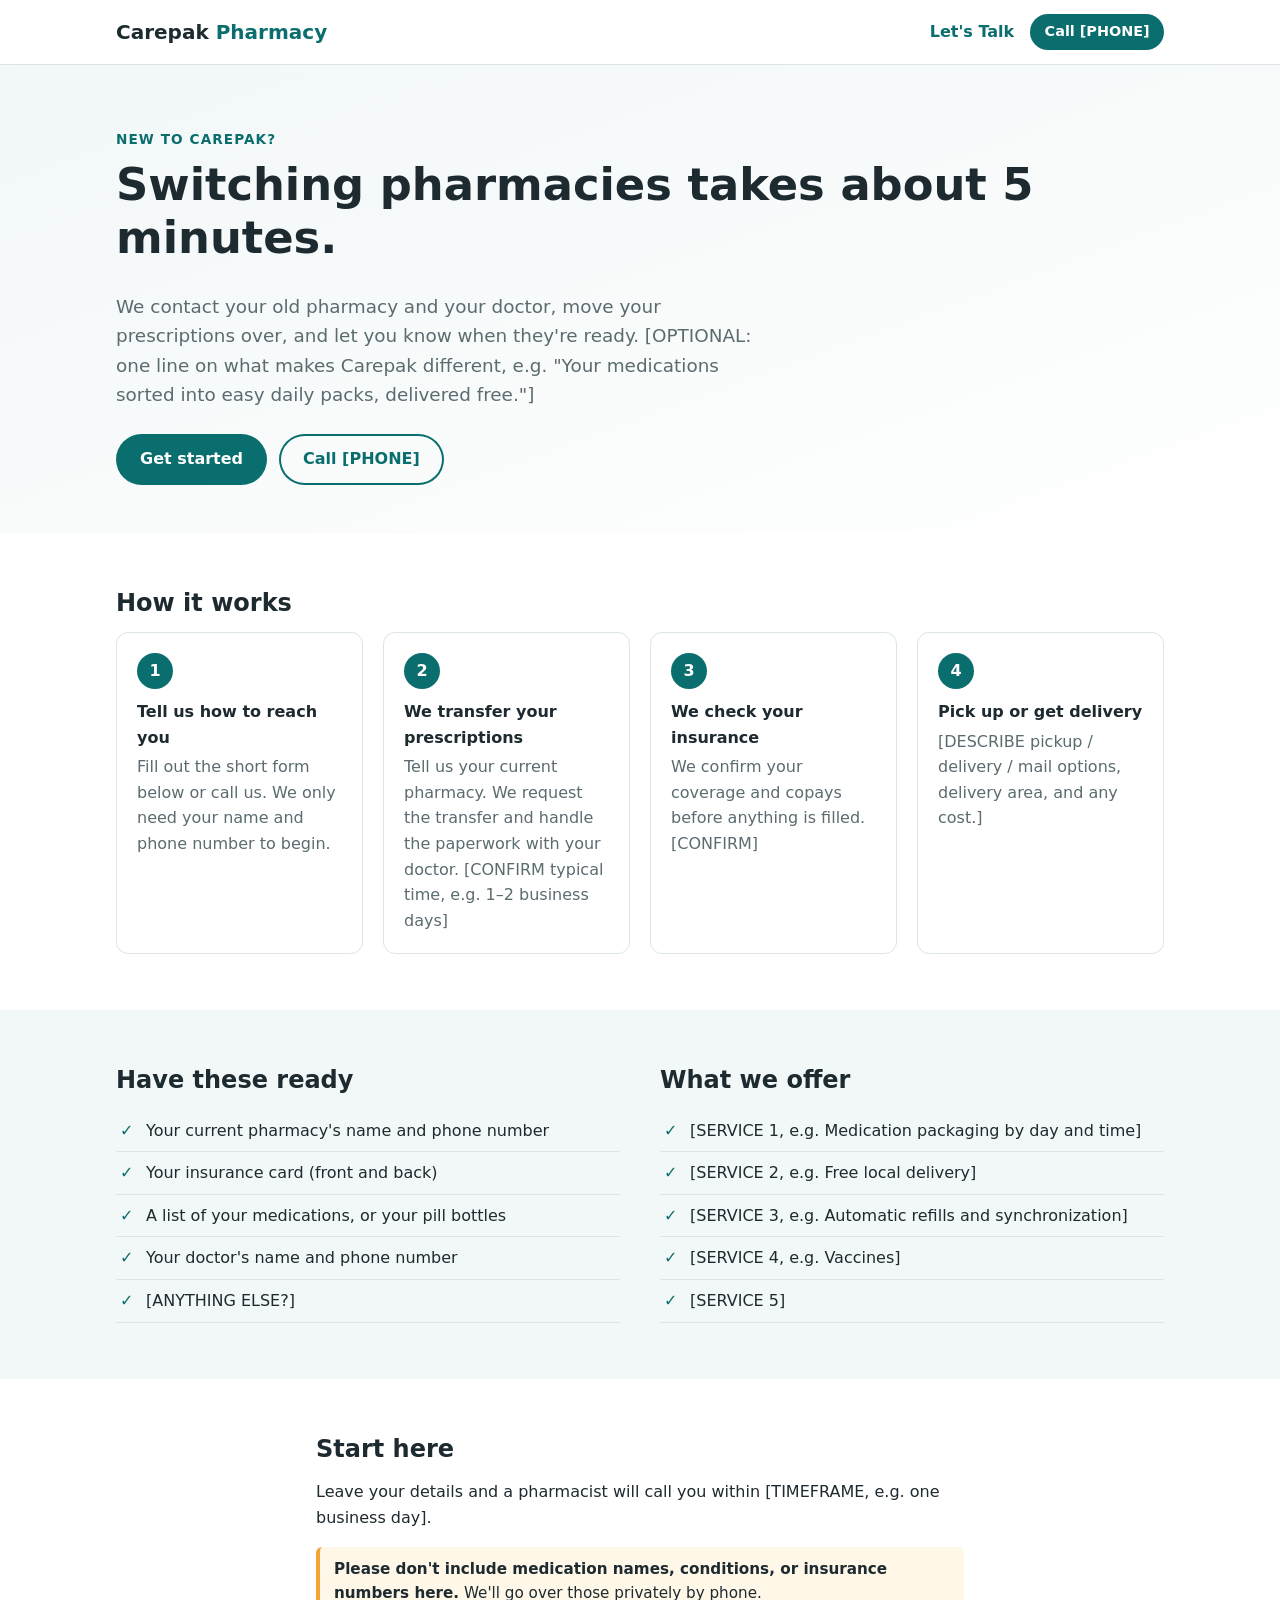
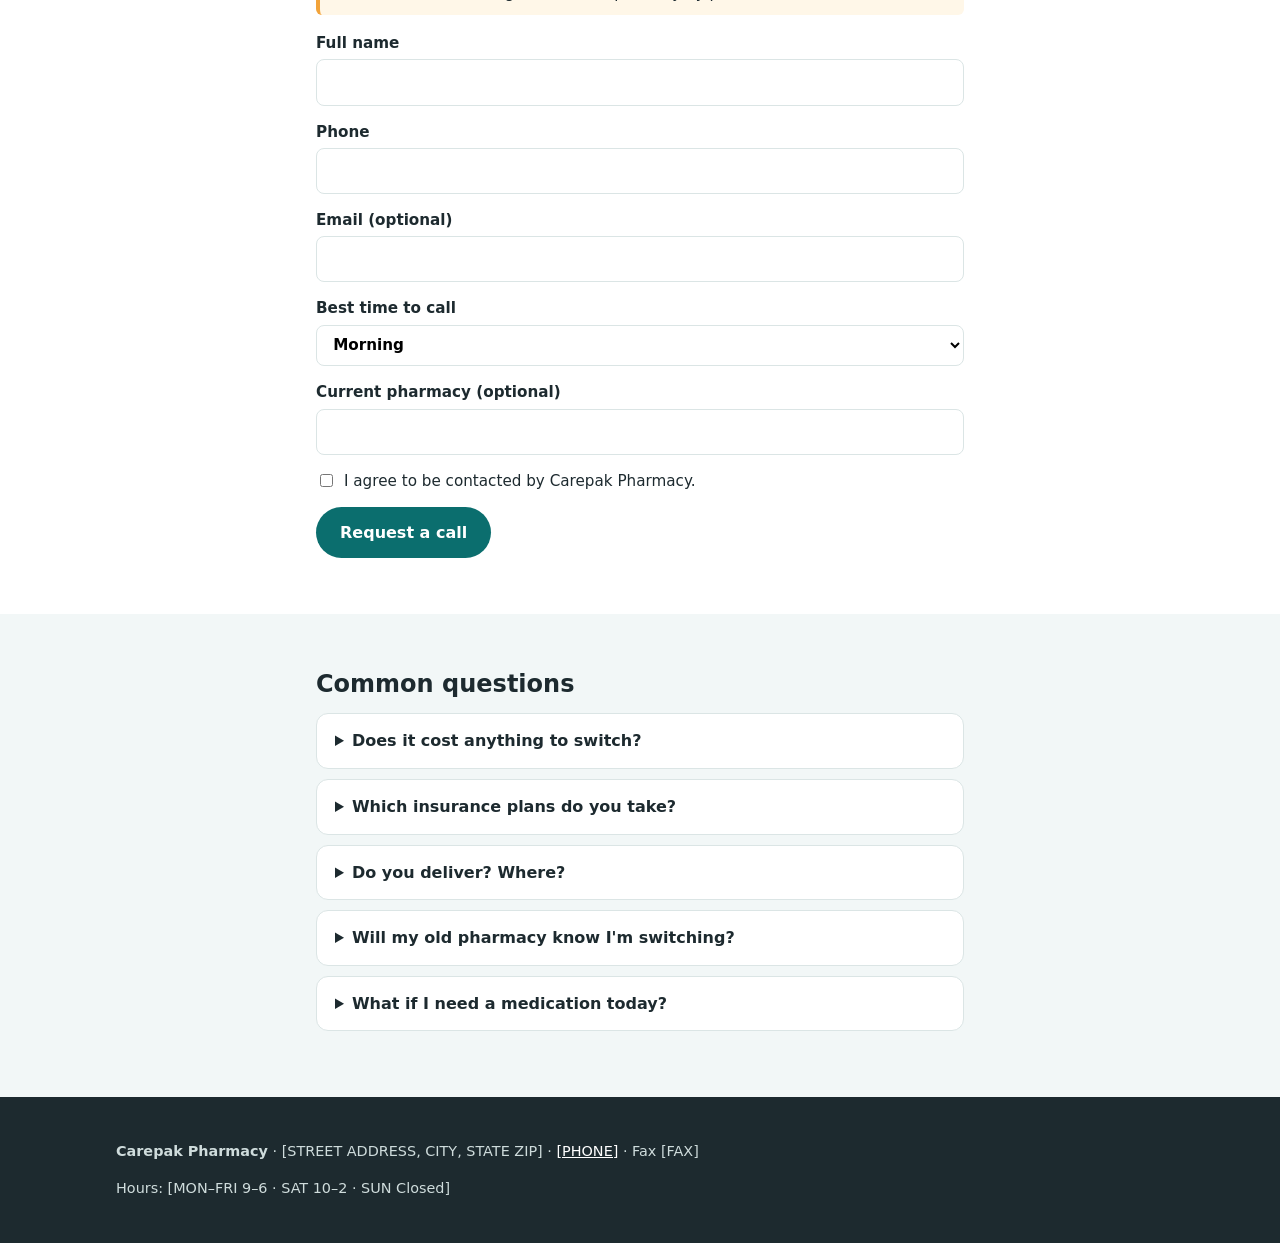
==== index.html @ 414c1627 "Add Carepak /onboarding and /letstalk pages for GitHub Pages Co-Authored-By: Claude Opus 5.5 <norepl" ====
<!DOCTYPE html><html lang="en"><head><meta charset="UTF-8"><meta name="robots" content="noindex,nofollow"><meta http-equiv="refresh" content="0; url=onboarding/"><title>Carepak Pharmacy</title></head><body><a href="onboarding/">Continue to Carepak Pharmacy</a></body></html>
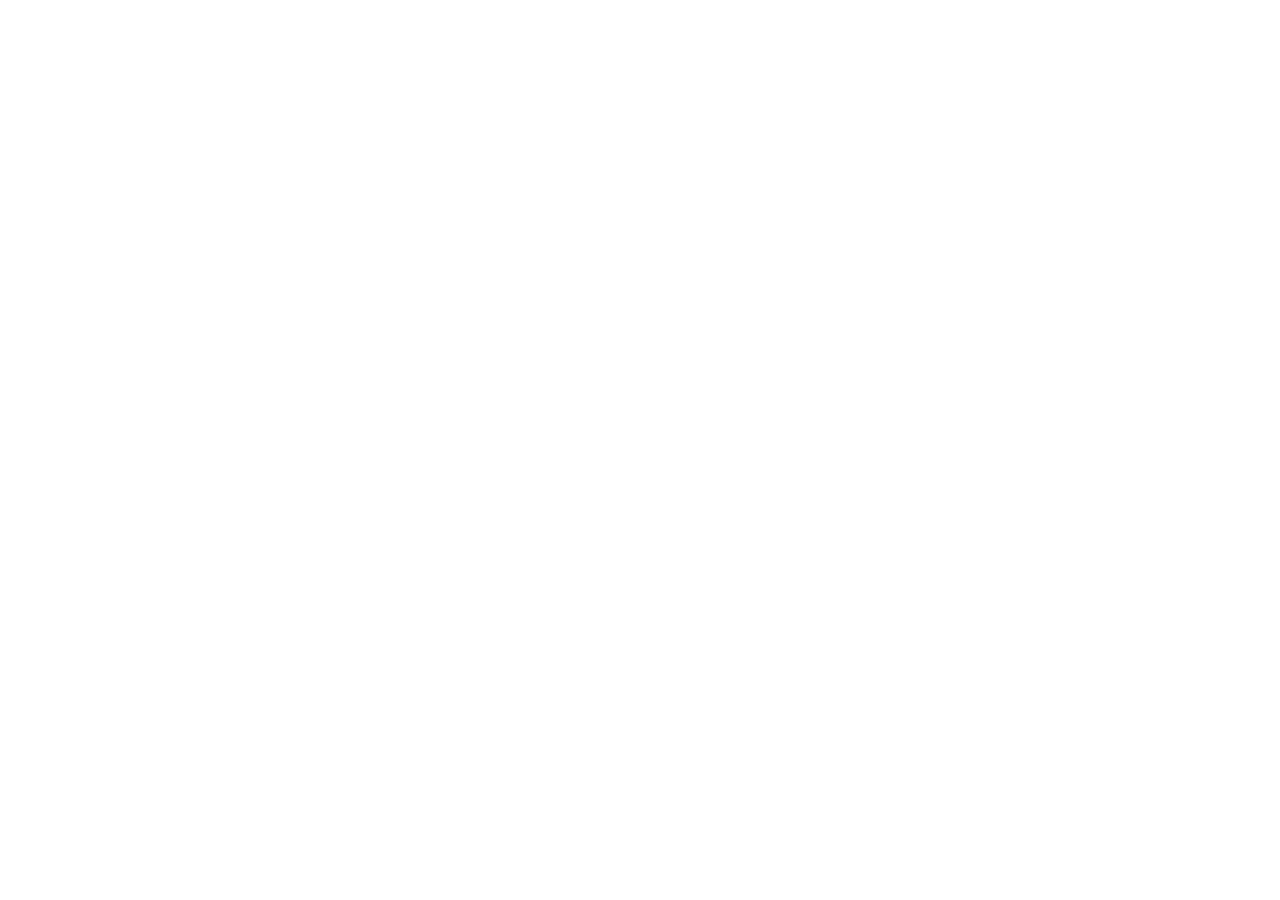
==== commit 32926052: "Send start.carepakpharmacy.com (and unknown paths) to www.carepakpharmacy.com Co-Authored-By: Claude" ====
--- a/index.html
+++ b/index.html
@@ -1 +1 @@
-<!DOCTYPE html><html lang="en"><head><meta charset="UTF-8"><meta name="robots" content="noindex,nofollow"><meta http-equiv="refresh" content="0; url=onboarding/"><title>Carepak Pharmacy</title></head><body><a href="onboarding/">Continue to Carepak Pharmacy</a></body></html>
+<!DOCTYPE html><html lang="en"><head><meta charset="UTF-8"><meta name="robots" content="noindex,nofollow"><meta http-equiv="refresh" content="0; url=https://www.carepakpharmacy.com/"><link rel="canonical" href="https://www.carepakpharmacy.com/"><title>Carepak Pharmacy</title><script>location.replace('https://www.carepakpharmacy.com/');</script></head><body><a href="https://www.carepakpharmacy.com/">Continue to Carepak Pharmacy</a></body></html>
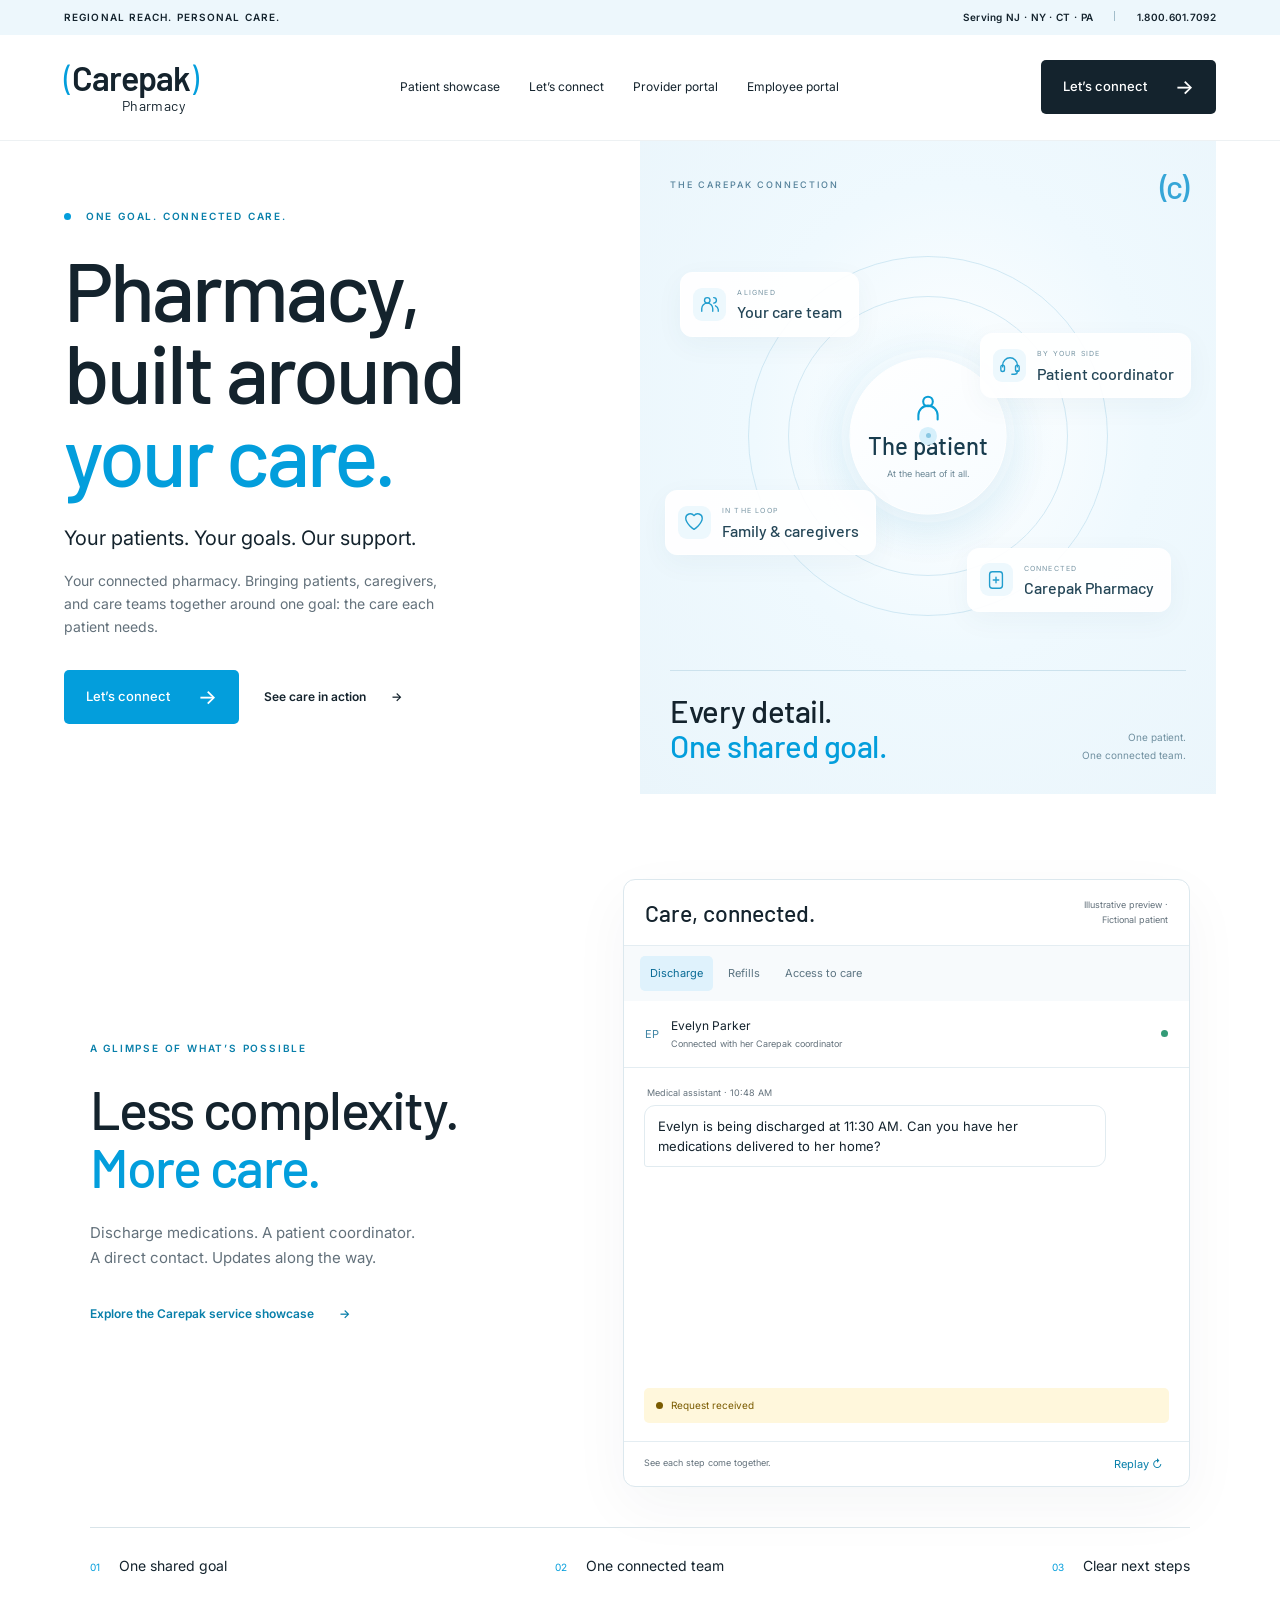
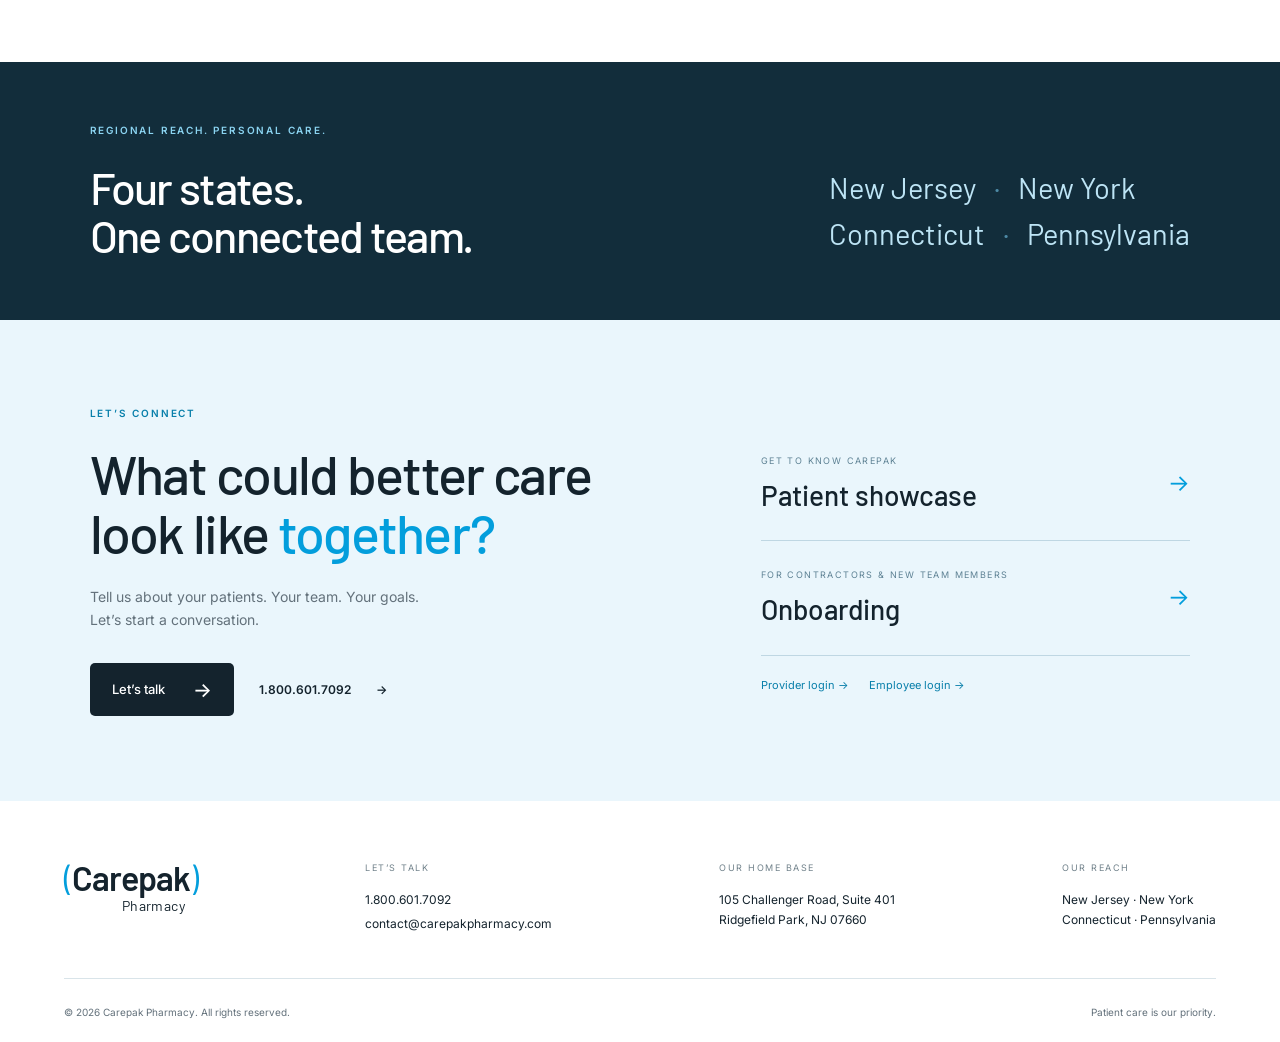
==== commit 392ddc12: "Serve the new carepakpharmacy.com site at start.carepakpharmacy.com (working HTTPS) while the main d" ====
--- a/index.html
+++ b/index.html
@@ -1 +1,9 @@
-<!DOCTYPE html><html lang="en"><head><meta charset="UTF-8"><meta name="robots" content="noindex,nofollow"><meta http-equiv="refresh" content="0; url=https://www.carepakpharmacy.com/"><link rel="canonical" href="https://www.carepakpharmacy.com/"><title>Carepak Pharmacy</title><script>location.replace('https://www.carepakpharmacy.com/');</script></head><body><a href="https://www.carepakpharmacy.com/">Continue to Carepak Pharmacy</a></body></html>
+<!doctype html><html lang="en"><head><meta charset="utf-8"><meta name="viewport" content="width=device-width,initial-scale=1"><meta name="robots" content="noindex"><link rel="canonical" href="https://carepakpharmacy.com/"><title>Carepak Pharmacy | Care, connected.</title><meta name="description" content="Coordinated pharmacy care for patients and care teams across New Jersey, New York, Connecticut and Pennsylvania."><link rel="preconnect" href="https://fonts.googleapis.com"><link href="https://fonts.googleapis.com/css2?family=Barlow:wght@400;500;600;700&family=Inter:wght@400;500;600;700&display=swap" rel="stylesheet"><link rel="stylesheet" href="style.css?v=5"></head><body>
+<div class="territory"><span>REGIONAL REACH. PERSONAL CARE.</span><span>Serving NJ · NY · CT · PA <i></i> <a href="tel:18006017092">1.800.601.7092</a></span></div>
+<header><a class="logo" href="#" aria-label="Carepak Pharmacy home"><span><b>(</b>Carepak<b>)</b></span><small>Pharmacy</small></a><nav aria-label="Main navigation"><a href="https://start.carepakpharmacy.com/letsconnect/">Patient showcase</a><a href="#connect-section">Let’s connect</a><button class="nav-portal" data-portal="provider">Provider portal</button><button class="nav-portal" data-portal="employee">Employee portal</button></nav><a class="btn dark" href="#connect-section">Let’s connect <span>→</span></a><button class="mobile-menu" aria-label="Open navigation" aria-expanded="false">☰</button></header>
+<main><section class="hero"><div class="hero-copy"><p class="eyebrow"><span class="dot"></span> ONE GOAL. CONNECTED CARE.</p><h1>Pharmacy,<br>built around<br><em>your care.</em></h1><p class="hero-lead">Your patients. Your goals. Our support.</p><p class="sub">Your connected pharmacy. Bringing patients, caregivers, and care teams together around one goal: the care each patient needs.</p><div class="actions"><a class="btn blue" href="#connect-section">Let’s connect <span>→</span></a><a class="text-link" href="https://start.carepakpharmacy.com/letsconnect/">See care in action <span>→</span></a></div></div><div class="hero-art care-orbit-art"><div class="orbit-topline"><span class="orbit-kicker">THE CAREPAK CONNECTION</span><span class="orbit-mini-mark">(c)</span></div><div class="orbit-scene" role="img" aria-label="The patient at the center, connected to their care team, patient coordinator, family and caregivers, and Carepak Pharmacy"><div class="orbit-halo"></div><div class="orbit-track outer-track"></div><div class="orbit-track inner-track"></div><span class="orbit-spark spark-one"></span><span class="orbit-spark spark-two"></span><div class="patient-core"><div class="patient-icon"><svg viewBox="0 0 24 24" fill="none" stroke="currentColor" stroke-width="1.5" stroke-linecap="round" stroke-linejoin="round" aria-hidden="true"><circle cx="12" cy="8" r="3.5"/><path d="M5 21v-3a7 7 0 0 1 14 0v3"/></svg></div><span>The patient</span><small>At the heart of it all.</small></div><div class="orbit-label label-team"><span class="orbit-icon"><svg viewBox="0 0 24 24" fill="none" stroke="currentColor" stroke-width="1.5" stroke-linecap="round" stroke-linejoin="round" aria-hidden="true"><circle cx="9" cy="8" r="3"/><path d="M3 20v-3a6 6 0 0 1 12 0v3M16 5a3 3 0 0 1 0 6m2 3a5 5 0 0 1 3 4v2"/></svg></span><div><small>ALIGNED</small><strong>Your care team</strong></div></div><div class="orbit-label label-coordinator"><span class="orbit-icon"><svg viewBox="0 0 24 24" fill="none" stroke="currentColor" stroke-width="1.5" stroke-linecap="round" stroke-linejoin="round" aria-hidden="true"><path d="M4 13v-2a8 8 0 0 1 16 0v2M20 17v1a3 3 0 0 1-3 3h-3"/><rect x="2" y="11" width="4" height="7" rx="2"/><rect x="18" y="11" width="4" height="7" rx="2"/></svg></span><div><small>BY YOUR SIDE</small><strong>Patient coordinator</strong></div></div><div class="orbit-label label-family"><span class="orbit-icon"><svg viewBox="0 0 24 24" fill="none" stroke="currentColor" stroke-width="1.5" stroke-linecap="round" stroke-linejoin="round" aria-hidden="true"><path d="M12 20S3 14 3 8a5 5 0 0 1 9-3 5 5 0 0 1 9 3c0 6-9 12-9 12Z"/></svg></span><div><small>IN THE LOOP</small><strong>Family & caregivers</strong></div></div><div class="orbit-label label-pharmacy"><span class="orbit-icon"><svg viewBox="0 0 24 24" fill="none" stroke="currentColor" stroke-width="1.5" stroke-linecap="round" stroke-linejoin="round" aria-hidden="true"><rect x="5" y="3" width="14" height="18" rx="3"/><path d="M9 12h6m-3-3v6"/></svg></span><div><small>CONNECTED</small><strong>Carepak Pharmacy</strong></div></div></div><div class="orbit-footline"><p>Every detail.<br><em>One shared goal.</em></p><span>One patient.<br>One connected team.</span></div></div></section>
+<section class="teaser" id="showcase"><div class="teaser-heading"><p class="eyebrow">A GLIMPSE OF WHAT’S POSSIBLE</p><h2>Less complexity.<br><em>More care.</em></h2><p>Discharge medications. A patient coordinator.<br>A direct contact. Updates along the way.</p><a class="text-link" href="https://start.carepakpharmacy.com/letsconnect/">Explore the Carepak service showcase <span>→</span></a></div><div class="care-chat" aria-label="Illustrative care coordination chat"><div class="chat-brand"><strong>Care, connected.</strong><small>Illustrative preview · Fictional patient</small></div><div class="chat-scenarios" role="tablist" aria-label="Care coordination examples"><button role="tab" aria-selected="true" id="scenario-0" aria-controls="chat-demo" data-scenario="0">Discharge</button><button role="tab" aria-selected="false" id="scenario-1" aria-controls="chat-demo" data-scenario="1">Refills</button><button role="tab" aria-selected="false" id="scenario-2" aria-controls="chat-demo" data-scenario="2">Access to care</button></div><div class="chat-patient">EP <span>Evelyn Parker<small>Connected with her Carepak coordinator</small></span><span class="chat-dot"></span></div><div id="chat-demo" role="tabpanel" aria-labelledby="scenario-0"><div class="chat-stream" aria-live="polite" aria-atomic="false"></div><div class="chat-typing" aria-hidden="true">Carepak is typing <span>•••</span></div><div class="care-status" role="status">Request received</div></div><div class="chat-controls"><span>See each step come together.</span><button type="button" id="replay-chat">Replay ↻</button></div></div><div class="teaser-principles"><span><small>01</small> One shared goal</span><span><small>02</small> One connected team</span><span><small>03</small> Clear next steps</span></div></section>
+<section class="regional"><p class="eyebrow">REGIONAL REACH. PERSONAL CARE.</p><div><h2>Four states.<br>One connected team.</h2><p>New Jersey <span>·</span> New York<br>Connecticut <span>·</span> Pennsylvania</p></div></section>
+<section class="connect-section" id="connect-section"><div><p class="eyebrow">LET’S CONNECT</p><h2>What could better care <br>look like <em>together?</em></h2><p>Tell us about your patients. Your team. Your goals.<br>Let’s start a conversation.</p><div class="actions"><a class="btn dark" href="https://start.carepakpharmacy.com/letsconnect/">Let’s talk <span>→</span></a><a class="text-link" href="tel:18006017092">1.800.601.7092 <span>→</span></a></div></div><div class="next-steps"><a href="https://start.carepakpharmacy.com/letsconnect/"><span><small>GET TO KNOW CAREPAK</small><strong>Patient showcase</strong></span><b>→</b></a><a href="https://carepak-onboarding.onrender.com/contractor"><span><small>FOR CONTRACTORS &amp; NEW TEAM MEMBERS</small><strong>Onboarding</strong></span><b>→</b></a><div class="portal-shortcuts"><button data-portal="provider">Provider login →</button><button data-portal="employee">Employee login →</button></div></div></section></main>
+<footer><div class="footer-main"><a class="logo" href="#"><span><b>(</b>Carepak<b>)</b></span><small>Pharmacy</small></a><div><span class="foot-label">LET’S TALK</span><a href="tel:18006017092">1.800.601.7092</a><a href="mailto:contact@carepakpharmacy.com">contact@carepakpharmacy.com</a></div><div><span class="foot-label">OUR HOME BASE</span><p>105 Challenger Road, Suite 401<br>Ridgefield Park, NJ 07660</p></div><div><span class="foot-label">OUR REACH</span><p>New Jersey · New York<br>Connecticut · Pennsylvania</p></div></div><div class="footer-bottom"><span>© 2026 Carepak Pharmacy. All rights reserved.</span><span>Patient care is our priority.</span></div></footer>
+<dialog id="portal-dialog" aria-labelledby="portal-title"><button class="close" id="portal-close" aria-label="Close portal">×</button><p class="eyebrow">CAREPAK PORTAL</p><h2 id="portal-title">Provider login</h2><div id="portal-body"></div></dialog><script src="app.js?v=3"></script></body></html>
--- a/style.css
+++ b/style.css
@@ -0,0 +1,53 @@
+:root{--blue:#039edc;--deep:#087faa;--ink:#14232d;--muted:#63717b;--wash:#eaf6fc;--line:#d9e4e9}*{box-sizing:border-box}html{scroll-behavior:smooth;scroll-padding-top:100px}body{margin:0;color:var(--ink);background:#fff;font:15px/1.65 Inter,Arial,sans-serif}button,a{-webkit-tap-highlight-color:transparent}button{font:inherit;cursor:pointer}a{color:inherit;text-decoration:none}button:focus-visible,a:focus-visible,summary:focus-visible{outline:3px solid var(--blue);outline-offset:5px}h1,h2,h3,p{margin:0}h1,h2,h3,.logo{font-family:Barlow,Arial,sans-serif}h2{font-size:clamp(36px,4.3vw,62px);font-weight:500;line-height:1.08;letter-spacing:-1.7px}h3{font-size:27px;font-weight:500;line-height:1.2}em{font-style:normal;color:var(--blue)}.territory{background:#edf7fc;padding:9px 5%;display:flex;justify-content:space-between;font-size:10px;font-weight:600;letter-spacing:1.1px}.territory span:last-child{letter-spacing:.3px}.territory i{display:inline-block;height:10px;border-left:1px solid #a2bdca;margin:0 18px}header{height:106px;display:flex;align-items:center;justify-content:space-between;padding:0 5%;background:#fff;gap:30px;border-bottom:1px solid #edf1f3}.logo{display:inline-flex;flex-direction:column;line-height:1;white-space:nowrap}.logo>span{font-size:34px;font-weight:600;letter-spacing:-1px}.logo b{color:var(--blue);font-weight:400}.logo small{text-align:right;font-size:14px;letter-spacing:.4px;padding:4px 13px 0 0}nav{display:flex;gap:29px;font-size:12px}nav a:hover{color:var(--blue)}.btn{border:0;border-radius:5px;padding:16px 22px;display:inline-flex;align-items:center;justify-content:space-between;gap:28px;font-weight:500;font-size:13px;transition:transform .2s,background .2s}.btn:hover{transform:translateY(-2px)}.dark{background:var(--ink);color:white}.blue{background:var(--blue);color:#fff}.btn span{font-size:20px;line-height:1}.mobile-menu{display:none}.hero{display:grid;grid-template-columns:1fr 1fr;min-height:640px;padding:0 5%;overflow:hidden}.hero-copy{padding:67px 20px 70px 0}.eyebrow{font-size:10px;letter-spacing:1.8px;font-weight:600;color:var(--deep);margin-bottom:24px}.dot{width:7px;height:7px;border-radius:50%;background:var(--blue);display:inline-block;margin-right:10px}h1{font-size:clamp(64px,6.5vw,96px);line-height:.99;letter-spacing:-3px;font-weight:500}.hero-lead{font-size:20px;margin-top:27px}.sub{color:var(--muted);max-width:375px;margin-top:14px;font-size:14px}.actions{display:flex;align-items:center;gap:25px;margin-top:32px}.text-link{font-size:12px;font-weight:600;display:inline-flex;gap:25px;align-items:center}.text-link:hover{color:var(--blue)}.hero-art{position:relative;background:#eff8fd;min-width:0;display:flex;align-items:center;justify-content:center;isolation:isolate}.hero-art img{position:relative;width:88%;max-height:470px;object-fit:contain;mix-blend-mode:multiply;z-index:1}.orbit{position:absolute;border:1px solid #a8d8ef;border-radius:50%;width:630px;height:630px;top:85px;left:50px;z-index:-1}.orbit:after{content:'';position:absolute;inset:30px;border:1px solid #c5e8f8;border-radius:50%}.art-top{position:absolute;top:29px;left:28px;right:28px;display:flex;justify-content:space-between;font-size:9px;letter-spacing:1px;color:#5a7788}.art-caption{position:absolute;z-index:2;bottom:33px;left:32px;right:32px;background:#ffffffed;padding:21px;display:flex;gap:17px;border:1px solid #fff;box-shadow:0 12px 30px #18374508;border-radius:7px}.art-caption strong{font:500 24px/1.1 Barlow,sans-serif}.art-caption p{font-size:10px;color:var(--muted);margin-top:8px}.circle-check{border:1px solid #97cde7;color:var(--blue);border-radius:50%;width:32px;height:32px;display:grid;place-items:center}.vertical{position:absolute;right:11px;top:33%;writing-mode:vertical-rl;font-size:8px;letter-spacing:2px;color:#7594a4}.intro,.services,.partners,.coverage,.faq{padding:88px 7%}.intro{border-top:1px solid var(--line)}.intro>div:not(.principles){display:grid;grid-template-columns:1.2fr 1fr;gap:70px;align-items:center}.intro p:not(.eyebrow){color:var(--muted);font-size:16px;max-width:430px}.principles{display:flex;justify-content:space-between;margin-top:55px;border-top:1px solid var(--line);padding-top:25px;font-size:14px}.principles b{font-size:11px;color:var(--blue);font-weight:500;margin-right:19px}.services{background:#f6f9fa}.section-heading{display:flex;justify-content:space-between;align-items:flex-end;margin-bottom:45px}.section-heading>p{color:var(--muted);font-size:13px}.service-layout{display:grid;grid-template-columns:.9fr 1.3fr;gap:55px}.service-tabs{display:flex;flex-direction:column}.service-tabs button{background:transparent;border:0;border-bottom:1px solid var(--line);text-align:left;display:flex;align-items:center;gap:15px;padding:25px 10px;font-size:14px;color:#62727b}.service-tabs button span{font-size:10px}.service-tabs button b{margin-left:auto;font-weight:400}.service-tabs button[aria-selected=true]{color:var(--deep);border-bottom:2px solid var(--blue);background:#eaf5fa}.service-tabs button[aria-selected=true] b{color:var(--blue)}#service-panel{background:white;min-height:410px;border-radius:8px;overflow:hidden;display:grid;grid-template-columns:1fr 1fr;align-items:center}#service-panel .service-copy{padding:30px}#service-panel p{font-size:12px;color:var(--muted);margin-top:16px}#service-panel img{width:100%;height:290px;object-fit:contain;mix-blend-mode:multiply}#service-panel .text-link{margin-top:25px;color:var(--deep)}.service-visual{background:#edf7fc;height:100%;display:flex;align-items:center;justify-content:center;padding:14px}.visual-symbol{font:500 90px Barlow;color:var(--blue)}.partners{display:grid;grid-template-columns:1fr 1fr;gap:110px}.partners>div>p:not(.eyebrow){color:var(--muted);font-size:14px;margin:25px 0;max-width:410px}.workflow article{display:flex;gap:25px;padding:25px 0;border-bottom:1px solid var(--line)}.workflow article>span{font-size:11px;color:var(--blue);padding-top:6px}.workflow p{color:var(--muted);font-size:13px;margin-top:10px}.coverage{display:grid;grid-template-columns:1fr 1fr;gap:85px;background:#122d3b;color:white}.coverage .eyebrow{color:#7acced}.coverage p:not(.eyebrow){color:#b8cbd5;font-size:14px;max-width:390px;margin:25px 0}.coverage .text-link{color:#91d6f2}.coverage small{display:block;font-size:10px;color:#a4bbc7;margin-top:26px}.states{display:grid;grid-template-columns:1fr 1fr;border-top:1px solid #38505d;border-left:1px solid #38505d}.states>div{position:relative;padding:30px;border-right:1px solid #38505d;border-bottom:1px solid #38505d;display:flex;flex-direction:column;justify-content:center}.states strong{font:400 78px/1 Barlow;color:#a7def5}.states span{font-size:12px;margin-top:14px}.states small{position:absolute;right:18px;top:14px;margin:0;font-size:9px}.language{padding:35px 7%;display:flex;justify-content:space-between;align-items:center;border-bottom:1px solid var(--line)}.language p{font-size:13px}.language>div{display:flex;gap:35px;color:var(--muted);font-size:14px}.faq{display:grid;grid-template-columns:1fr 1.2fr;gap:70px}.faq h2{font-size:45px}details{border-bottom:1px solid var(--line);padding:22px 0}summary{font-size:14px;cursor:pointer;list-style:none;display:flex;justify-content:space-between;gap:25px}summary::-webkit-details-marker{display:none}summary span{color:var(--blue);font-size:20px;line-height:1}details[open] summary span{transform:rotate(45deg)}details p{font-size:13px;color:var(--muted);padding-top:20px}.closing{background:#e8f5fc;padding:70px 7%;position:relative;overflow:hidden}.closing h2{font-size:68px;position:relative;z-index:1}.closing h2 span{color:var(--blue)}.closing .btn{margin-top:30px}.closing:after{content:'';width:560px;height:560px;border:50px solid #d7edf8;border-radius:50%;position:absolute;right:-160px;top:-90px;pointer-events:none}footer{padding:60px 5% 22px}.footer-main{display:flex;justify-content:space-between;gap:30px;align-items:flex-start}.foot-label{display:block;color:#71828b;font-size:9px;letter-spacing:1.5px;margin-bottom:14px}.footer-main p,.footer-main div>a{font-size:12px;display:block;margin:4px 0}.footer-bottom{display:flex;justify-content:space-between;padding-top:25px;margin-top:40px;border-top:1px solid var(--line);font-size:10px;color:var(--muted)}dialog{border:0;border-radius:15px;padding:48px;max-width:560px;width:calc(100% - 32px);color:var(--ink);box-shadow:0 25px 100px #102b3c44}dialog::backdrop{background:#122d3b88;backdrop-filter:blur(5px)}dialog h2{font-size:38px;margin-bottom:25px}.close{position:absolute;top:10px;right:17px;background:none;border:0;font-size:28px;color:var(--muted)}.progress{height:3px;background:#e7edf1;margin:0 0 25px}.progress span{display:block;width:33%;height:100%;background:var(--blue)}.choice{display:block;width:100%;padding:20px;background:white;text-align:left;border:1px solid var(--line);border-radius:7px;margin-top:12px}.choice:hover{border-color:var(--blue);background:var(--wash)}.choice strong{display:block;font-size:17px}.choice small{color:var(--muted)}.dialog-note{font-size:13px;color:var(--muted);margin:15px 0 25px}.back{border:0;background:none;color:var(--deep);padding:15px 0 0;font-size:12px}.contact-options{display:flex;gap:10px;flex-wrap:wrap}.preview-note{font-size:11px;color:var(--muted);margin-top:20px}@media(min-width:1600px){body{max-width:1600px;margin:auto}}@media(max-width:1050px){nav{gap:15px}header>.btn{display:none}.hero{min-height:600px}h1{font-size:76px}.hero-art img{width:100%}.service-layout{gap:25px}#service-panel{grid-template-columns:1fr}.service-visual{height:200px}#service-panel img{height:190px}.partners,.coverage{gap:45px}.actions{gap:15px}.actions .text-link{font-size:10px}.art-caption{left:20px;right:20px}.art-caption strong{font-size:21px}}@media(max-width:700px){.territory{font-size:8px;padding:8px 6%}.territory>span:first-child{display:none}.territory>span:last-child{width:100%;display:flex;justify-content:space-between}.territory i{display:none}header{height:85px;padding:0 6%}.logo>span{font-size:31px}.mobile-menu{display:block;background:none;border:0;font-size:24px}nav{display:none;position:absolute;top:113px;left:0;right:0;z-index:9;background:#fff;padding:25px;box-shadow:0 15px 20px #14232d11;flex-direction:column}nav.open{display:flex}.hero{grid-template-columns:1fr;padding:0}.hero-copy{padding:45px 7%}h1{font-size:68px}.hero-lead{font-size:18px}.hero-art{height:440px;margin:0 6% 30px}.hero-art img{max-height:340px;width:80%;margin-top:-35px}.art-caption{bottom:18px}.orbit{width:500px;height:500px;top:40px}.intro,.services,.partners,.coverage,.faq{padding:55px 7%}.intro>div:not(.principles),.service-layout,.partners,.coverage,.faq{grid-template-columns:1fr;gap:28px}.intro p:not(.eyebrow){font-size:14px}.principles{gap:16px;font-size:11px;margin-top:30px;flex-direction:column}.section-heading{display:block;margin-bottom:25px}.section-heading>p{margin-top:20px}.service-tabs button{padding:17px 12px}.service-visual{height:240px}#service-panel img{height:225px}#service-panel{min-height:0}.partners .workflow{margin-top:10px}.states>div{padding:28px}.states strong{font-size:65px}.language{align-items:flex-start;gap:20px;flex-direction:column}.language>div{gap:22px;font-size:12px}.faq h2{font-size:39px}.closing{padding:50px 7%}.closing h2{font-size:46px}.closing:after{right:-350px}.footer-main{display:grid;grid-template-columns:1fr 1fr;gap:30px 15px}.footer-main div>a{overflow-wrap:anywhere}.footer-bottom{gap:20px;font-size:9px}dialog{padding:38px 25px}dialog h2{font-size:32px}}@media(prefers-reduced-motion:reduce){html{scroll-behavior:auto}*{transition:none!important}}
+.teaser{padding:85px 7%;display:grid;grid-template-columns:1fr 1fr;gap:40px 70px;align-items:center}.teaser-heading>p:not(.eyebrow){color:var(--muted);margin:24px 0;font-size:15px}.teaser-heading .text-link{color:var(--deep);margin-top:10px}.showcase-preview{display:block;background:#f2f7fa;border:1px solid #e3edf3;border-radius:8px;padding:24px;transition:transform .2s,box-shadow .2s}.showcase-preview:hover{transform:translateY(-4px);box-shadow:0 20px 40px #12324510}.preview-label{display:flex;justify-content:space-between;font-size:9px;letter-spacing:1.5px;color:#597787}.showcase-preview img{width:100%;height:230px;object-fit:contain;mix-blend-mode:multiply}.preview-bottom{display:flex;justify-content:space-between;align-items:center}.preview-play{width:40px;height:40px;background:var(--blue);color:white;display:grid;place-items:center;border-radius:50%;font-size:22px}.showcase-preview>p{color:var(--muted);font-size:12px;margin-top:7px}.teaser-principles{grid-column:1/-1;border-top:1px solid var(--line);padding-top:26px;display:flex;justify-content:space-between;font-size:14px}.teaser-principles small{color:var(--blue);margin-right:15px;font-size:10px}.regional{background:#122d3b;padding:60px 7%;color:white}.regional .eyebrow{color:#8bd4f1}.regional>div{display:flex;align-items:center;justify-content:space-between;gap:30px}.regional h2{font-size:45px}.regional p:not(.eyebrow){font:400 29px/1.6 Barlow,sans-serif;color:#bde4f5}.regional p span{padding:0 12px;color:#4d8aa6}.connect-section{padding:85px 7%;background:#eaf6fc;display:grid;grid-template-columns:1.4fr 1fr;gap:70px;align-items:center}.connect-section h2{font-size:54px}.connect-section p:not(.eyebrow){margin-top:23px;color:var(--muted);font-size:14px}.next-steps a{display:flex;justify-content:space-between;align-items:center;border-bottom:1px solid #bfd7e3;padding:27px 0;gap:20px}.next-steps a:hover{color:var(--deep)}.next-steps small{display:block;letter-spacing:1.4px;font-size:9px;color:#5e8294;margin-bottom:9px}.next-steps strong{font:500 28px Barlow,sans-serif}.next-steps b{font-size:23px;font-weight:400;color:var(--blue)}@media(max-width:700px){header>.btn{display:none}.teaser,.connect-section{grid-template-columns:1fr;padding:50px 7%;gap:30px}.teaser-principles{flex-direction:column;gap:17px}.regional{padding:45px 7%}.regional>div{display:block}.regional h2{font-size:38px}.regional p:not(.eyebrow){font-size:25px;margin-top:25px}.connect-section h2{font-size:40px}.next-steps a{padding:20px 0}.showcase-preview img{height:200px}}
+.connected-art{min-height:640px}.care-network{position:relative;width:100%;height:400px;margin-top:-65px}.network-person{position:absolute;z-index:2;background:white;border:1px solid #cfe4ef;box-shadow:0 8px 30px #17455c08;border-radius:10px;padding:16px;text-align:center;font-size:12px;white-space:nowrap}.network-person.patient{left:50%;top:47.5%;transform:translate(-50%,-50%);background:#079fdb;color:white;font:500 29px Barlow,sans-serif;padding:25px 30px}.network-person small{display:block;font:11px Inter,sans-serif;margin-top:8px;color:#e3f5fc}.network-person.office{left:22%;top:17.5%;transform:translate(-50%,-50%)}.network-person.coordinator{left:78%;top:17.5%;transform:translate(-50%,-50%)}.network-person.family{left:22%;top:77.5%;transform:translate(-50%,-50%)}.network-person.pharmacy{left:78%;top:77.5%;transform:translate(-50%,-50%)}.network-lines{position:absolute;inset:0;width:100%;height:100%;stroke:#91cde7;stroke-width:1.5;fill:none}.care-chat{background:white;border:1px solid #dce8ee;border-radius:12px;box-shadow:0 20px 60px #15384d0b;overflow:hidden}.chat-brand{padding:18px 21px;display:flex;justify-content:space-between;align-items:center;gap:10px;border-bottom:1px solid #e4edf2}.chat-brand strong{font:500 23px Barlow,sans-serif}.chat-brand small{font-size:9px;color:var(--muted);max-width:120px;text-align:right}.chat-scenarios{display:flex;padding:10px 16px;gap:5px;background:#f7fafc}.chat-scenarios button{border:0;background:transparent;color:#5d7582;border-radius:5px;padding:8px 10px;font-size:11px}.chat-scenarios button[aria-selected=true]{background:#dff2fc;color:#096b95}.chat-patient{display:flex;align-items:center;gap:12px;padding:15px 21px;font-size:11px;color:#4286a5;border-bottom:1px solid #e4edf2}.chat-patient>span{color:var(--ink);font-size:12px}.chat-patient small{display:block;font-size:9px;color:var(--muted);margin-top:2px}.chat-patient .chat-dot{width:7px;height:7px;border-radius:50%;background:#339b77;margin-left:auto}.chat-stream{padding:18px 20px 0;min-height:288px}.care-message{max-width:91%;margin-bottom:14px;animation:message-in .35s ease}.care-message small{font-size:9px;color:#637f8e;display:block;margin-bottom:5px}.care-message>p{padding:11px 14px;background:#f1f5f7;border-radius:0 10px 10px 10px;font-size:11px;line-height:1.6}.care-message.out{margin-left:auto}.care-message.out>p{background:#e6f5fc;border-radius:10px 0 10px 10px}.care-message.out small{text-align:right}.chat-typing{font-size:10px;color:#668493;padding:0 20px;height:22px}.chat-typing span{letter-spacing:3px;color:var(--blue)}.care-status{margin:10px 20px 18px;padding:9px 12px;background:#edf8f3;color:#37775e;border-radius:5px;font-size:10px;min-height:34px}.chat-controls{border-top:1px solid #e4edf2;display:flex;justify-content:space-between;align-items:center;padding:12px 20px;font-size:9px;color:var(--muted)}.chat-controls button{border:0;background:transparent;color:var(--deep);font-size:11px}.teaser{grid-template-columns:.9fr 1.1fr}.teaser-heading h2{font-size:54px}@keyframes message-in{from{opacity:0;transform:translateY(7px)}to{opacity:1;transform:none}}@media(max-width:700px){.connected-art{min-height:470px}.care-network{height:320px;margin-top:-50px}.network-person{padding:12px 8px;font-size:10px}.network-person.patient{font-size:25px;padding:20px}.network-person.coordinator,.network-person.pharmacy{left:76%}.network-person.office,.network-person.family{left:24%}.network-person small{font-size:9px}.teaser{grid-template-columns:1fr}.teaser-heading h2{font-size:42px}.chat-stream{min-height:310px;padding:16px 15px 0}.chat-brand{padding:16px}.chat-scenarios{padding:9px}.chat-scenarios button{font-size:10px}.care-message>p{font-size:11px}}@media(prefers-reduced-motion:reduce){.care-message{animation:none}}
+.nav-portal{border:0;background:transparent;padding:0;color:inherit;font-size:12px}.nav-portal:hover{color:var(--deep)}.portal-shortcuts{display:flex;flex-wrap:wrap;gap:20px;padding-top:20px}.portal-shortcuts button{border:0;background:transparent;color:var(--deep);padding:0;font-size:11px}.portal-label{font-size:13px;display:block;margin-bottom:8px}.portal-code{display:block;width:100%;border:1px solid #b9d4e2;border-radius:6px;padding:16px;font:500 17px Inter,sans-serif;letter-spacing:1px;margin-bottom:12px;text-transform:uppercase}.portal-error{min-height:22px;font-size:12px;color:#b93838;margin:8px 0}.portal-form>.btn{width:100%}.portal-preview-note{font-size:11px;color:var(--muted);margin:16px 0}.demo-code{font:11px Inter,sans-serif;background:none;border:0;color:var(--deep);padding:0;text-decoration:underline;text-underline-offset:3px}.portal-resource{display:block;padding:16px 0;border-bottom:1px solid var(--line);font-size:14px}.portal-resource small{display:block;font-size:11px;color:var(--muted);margin-top:4px}.portal-signout{background:none;border:0;color:var(--deep);padding:22px 0 0;font-size:12px}
+/* Refined hero illustration — isolated to the right hero panel. */
+.care-orbit-art{background:radial-gradient(ellipse at 54% 43%,#fff 0%,#eff9fe 45%,#eaf5fb 100%);display:flex;flex-direction:column;justify-content:space-between;overflow:hidden;min-height:640px;padding:29px 30px 30px}.orbit-topline{display:flex;justify-content:space-between;align-items:center;width:100%;position:relative;z-index:3}.orbit-kicker{font-size:9px;letter-spacing:2px;color:#54819a;font-weight:500}.orbit-mini-mark{font:500 32px/1 Barlow,sans-serif;color:#36a6d7;letter-spacing:-3px}.orbit-scene{position:relative;width:100%;height:410px;flex-shrink:0}.orbit-halo{position:absolute;width:255px;height:255px;left:50%;top:50%;transform:translate(-50%,-50%);background:radial-gradient(circle,#9bdaf64a,transparent 70%);border-radius:50%}.orbit-track{position:absolute;left:50%;top:50%;border:1px solid #b9dced99;border-radius:50%;transform:translate(-50%,-50%)}.outer-track{width:360px;height:360px}.inner-track{width:280px;height:280px;border-color:#d2e9f4}.patient-core{position:absolute;top:50%;left:50%;transform:translate(-50%,-50%);width:157px;height:157px;border-radius:50%;background:linear-gradient(145deg,#fff,#f7fcff);border:1px solid #fff;box-shadow:0 12px 45px #1874a51a,0 0 0 8px #ffffff55;display:flex;align-items:center;justify-content:center;flex-direction:column;color:#183c4e}.patient-icon{color:#0a9ed5;width:33px;height:33px;margin-bottom:8px}.patient-icon svg{width:100%;height:100%}.patient-core>span{font:500 24px/1.2 Barlow,sans-serif}.patient-core small{font-size:9px;color:#6b8795;margin-top:7px}.orbit-label{position:absolute;display:flex;align-items:center;gap:11px;background:#ffffffed;padding:14px 16px 14px 12px;border:1px solid #fff;border-radius:12px;box-shadow:0 8px 28px #22536a0c;z-index:2;white-space:nowrap}.orbit-label small{display:block;font-size:7px;letter-spacing:1.2px;color:#7b98a6;margin-bottom:4px}.orbit-label strong{font:500 16px/1.2 Barlow,sans-serif;display:block;color:#244657}.orbit-icon{width:33px;height:33px;display:grid;place-items:center;background:#edf8fd;color:#219dce;border-radius:9px}.orbit-icon svg{width:22px;height:22px}.label-team{left:2%;top:10%}.label-coordinator{right:-1%;top:25%}.label-family{left:-1%;bottom:21%}.label-pharmacy{right:3%;bottom:7%}.orbit-spark{position:absolute;width:8px;height:8px;border-radius:50%;background:#39afe0;box-shadow:0 0 0 5px #d6f0fb;z-index:1}.spark-one{left:calc(50% + 113px);top:calc(50% - 139px)}.spark-two{left:calc(50% - 132px);top:calc(50% + 115px);width:5px;height:5px;background:#8ac8e3}.orbit-footline{width:100%;border-top:1px solid #cce2ed;padding-top:23px;display:flex;justify-content:space-between;align-items:flex-end;gap:20px}.orbit-footline p{font:500 31px/1.12 Barlow,sans-serif;letter-spacing:-.5px}.orbit-footline>span{font-size:10px;line-height:1.8;color:#7090a0;text-align:right}@media(min-width:701px) and (max-width:1050px){.care-orbit-art{padding:24px 17px}.orbit-label{padding:10px 9px;gap:7px}.orbit-label strong{font-size:13px}.orbit-icon{width:27px;height:27px}.patient-core{width:135px;height:135px}.patient-core>span{font-size:22px}.outer-track{width:310px;height:310px}.inner-track{width:240px;height:240px}.label-team{top:8%;left:0}.label-coordinator{top:28%;right:-2%}.label-family{bottom:25%;left:-2%}.label-pharmacy{bottom:7%;right:0}.orbit-footline p{font-size:28px}.orbit-footline>span{font-size:9px}}@media(max-width:700px){.care-orbit-art{height:auto;min-height:535px;padding:21px 19px 25px;border-radius:12px}.orbit-scene{height:350px}.outer-track{width:300px;height:300px}.inner-track{width:230px;height:230px}.patient-core{width:132px;height:132px}.patient-core>span{font-size:22px}.patient-core small{font-size:8px}.patient-icon{width:28px;height:28px}.orbit-label{padding:10px;gap:7px;border-radius:10px}.orbit-label strong{font-size:13px}.orbit-label small{font-size:6px;letter-spacing:1px}.orbit-icon{width:27px;height:27px}.orbit-icon svg{width:18px;height:18px}.label-team{top:5%;left:0}.label-coordinator{top:25%;right:-2%}.label-family{bottom:24%;left:-2%}.label-pharmacy{bottom:3%;right:0}.orbit-footline{padding-top:18px}.orbit-footline p{font-size:29px}.orbit-footline>span{font-size:9px}.spark-one{left:calc(50% + 97px);top:calc(50% - 115px)}.spark-two{left:calc(50% - 115px);top:calc(50% + 95px)}}
+
+/* ---- Phone polish (added) ---- */
+@media(max-width:700px){
+  /* Menu: portal buttons line up with the other menu items */
+  nav .nav-portal{text-align:left}
+  /* Headings: let lines wrap naturally instead of forced breaks leaving one word alone */
+  .connect-section h2 br{display:none}
+  /* Orbit card footer: stack the two lines instead of squeezing */
+  .orbit-footline{flex-direction:column;align-items:flex-start;gap:10px}
+  .orbit-footline span{text-align:left}
+  /* Footer: one column so the email and address don't break mid-word */
+  .footer-main{grid-template-columns:1fr!important;gap:26px}
+  .footer-main a,.footer-main p{overflow-wrap:normal;word-break:normal}
+  .footer-bottom{flex-direction:column;gap:6px}
+}
+@media(max-width:700px){ .footer-main .logo{justify-self:start;align-self:start} }
+
+/* ---- Motion (added): blinking eyebrow dot + blue dot circling the care orbit ---- */
+.hero .eyebrow .dot{animation:dot-blink 1.6s ease-in-out infinite}
+@keyframes dot-blink{0%,100%{opacity:1;box-shadow:0 0 0 0 rgba(0,169,238,.45)}50%{opacity:.25;box-shadow:0 0 0 7px rgba(0,169,238,0)}}
+/* Sparks ride the outer ring. Radius is set from the ring's real size by app.js (--orbit-r). */
+.orbit-scene .orbit-spark{left:50%;top:50%;margin:-4px 0 0 -4px;will-change:transform}
+.orbit-scene .spark-one{animation:orbit-a 16s linear infinite}
+.orbit-scene .spark-two{margin:-2.5px 0 0 -2.5px;animation:orbit-b 16s linear infinite}
+@keyframes orbit-a{from{transform:rotate(-51deg) translateX(var(--orbit-r,175px)) rotate(51deg)}to{transform:rotate(309deg) translateX(var(--orbit-r,175px)) rotate(-309deg)}}
+@keyframes orbit-b{from{transform:rotate(139deg) translateX(var(--orbit-r,175px)) rotate(-139deg)}to{transform:rotate(499deg) translateX(var(--orbit-r,175px)) rotate(-499deg)}}
+@media(prefers-reduced-motion:reduce){.hero .eyebrow .dot,.orbit-scene .orbit-spark{animation:none}}
+
+/* ---- Care chat demo (restored) ---- */
+.chat-msg{max-width:88%;margin-bottom:12px;animation:chat-in .45s ease both}
+.chat-msg small{display:block;font-size:9px;color:var(--muted);margin:0 0 4px 3px}
+.chat-msg div{border:1px solid #e1ebf0;border-radius:11px 11px 11px 3px;padding:10px 13px;font-size:13px;line-height:1.55;color:var(--ink);background:#fff}
+.chat-msg.out{margin-left:auto}
+.chat-msg.out small{text-align:right;margin-right:3px}
+.chat-msg.out div{background:#e9f6fd;border-color:#d3ecf9;border-radius:11px 11px 3px 11px}
+.chat-typing{opacity:0;transition:opacity .2s}
+.chat-typing.on{opacity:1}
+.chat-typing.on span{animation:chat-dots 1s infinite}
+.care-status{display:flex;align-items:center;gap:8px;background:#fff7dc;color:#7a5b00;transition:background .3s,color .3s}
+.care-status::before{content:'';width:7px;height:7px;border-radius:50%;background:currentColor;flex:none}
+.care-status.done{background:#edf8f3;color:#37775e}
+.chat-controls button{cursor:pointer}
+.chat-scenarios button{cursor:pointer}
+@keyframes chat-in{from{opacity:0;transform:translateY(8px)}to{opacity:1;transform:none}}
+@keyframes chat-dots{50%{opacity:.3}}
+@media(max-width:700px){.chat-msg{max-width:95%}.chat-msg div{font-size:12px}}
+@media(prefers-reduced-motion:reduce){.chat-msg,.chat-typing.on span{animation:none}}
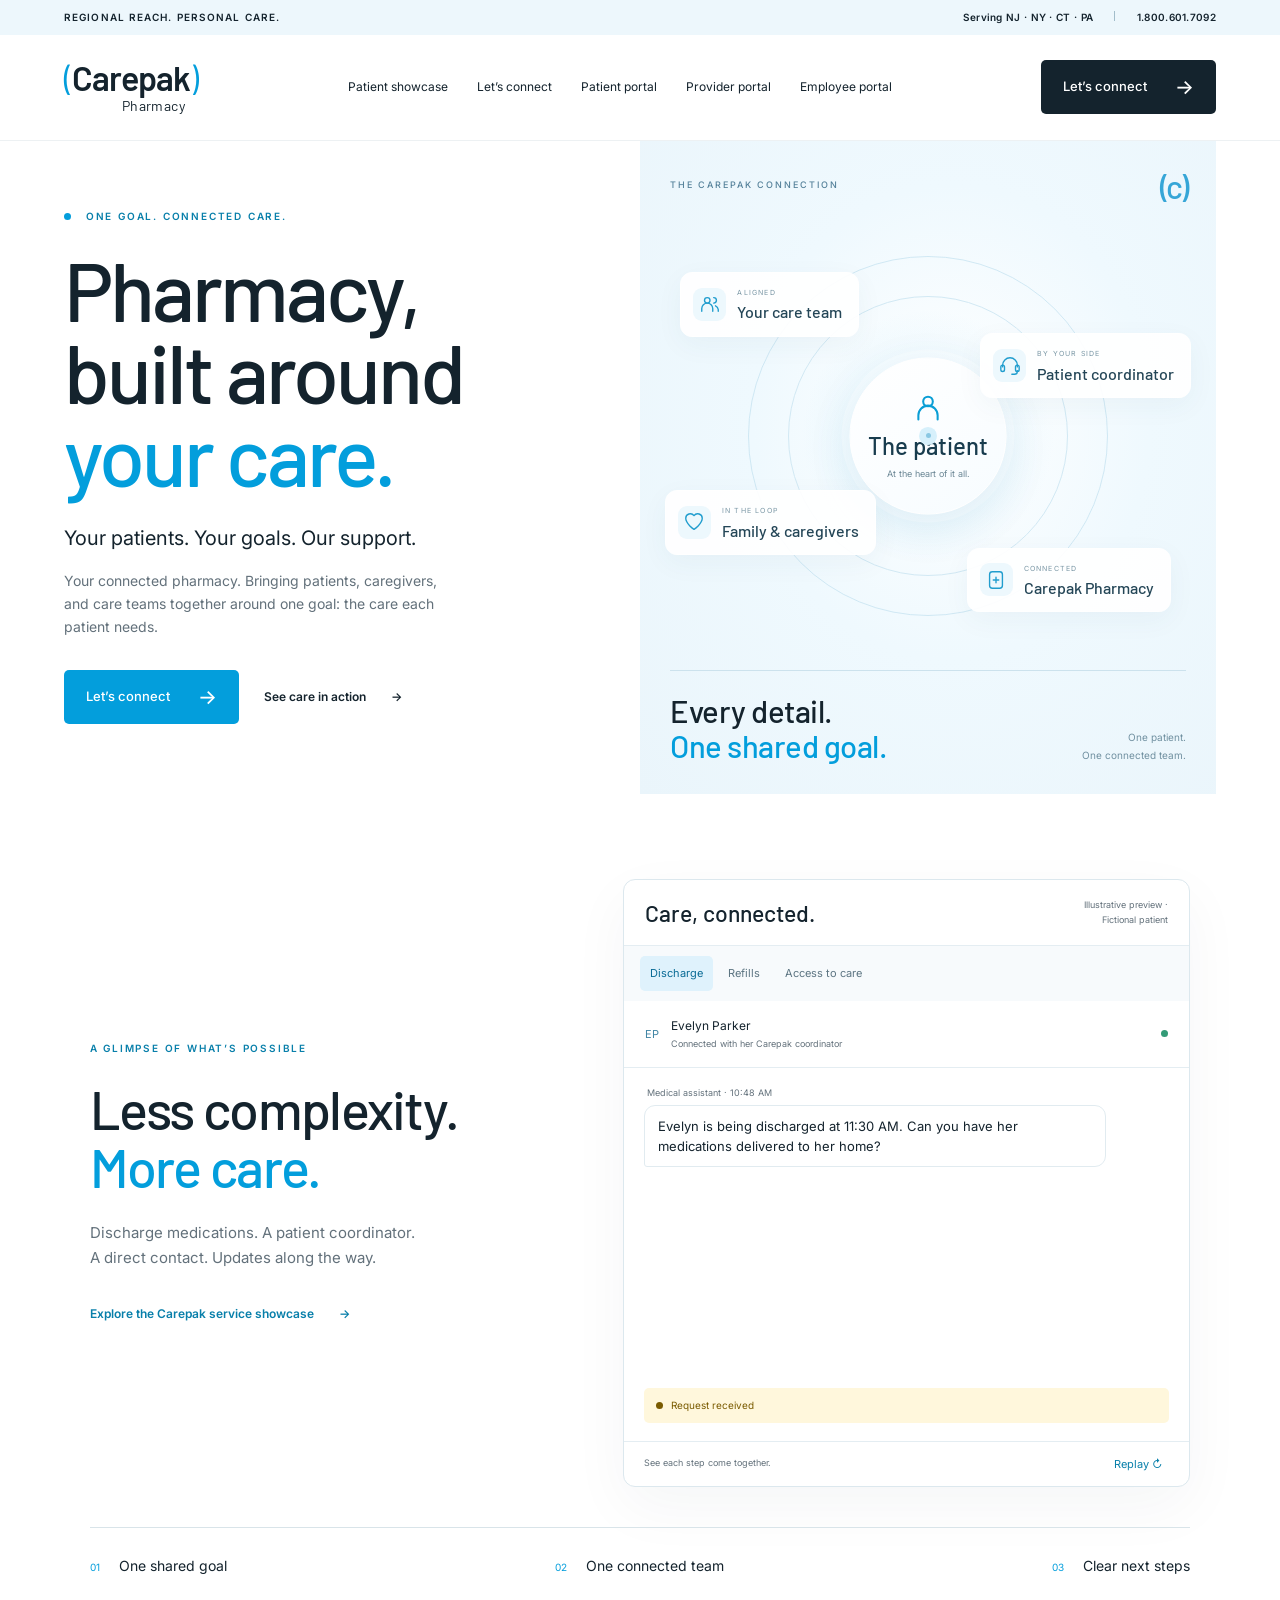
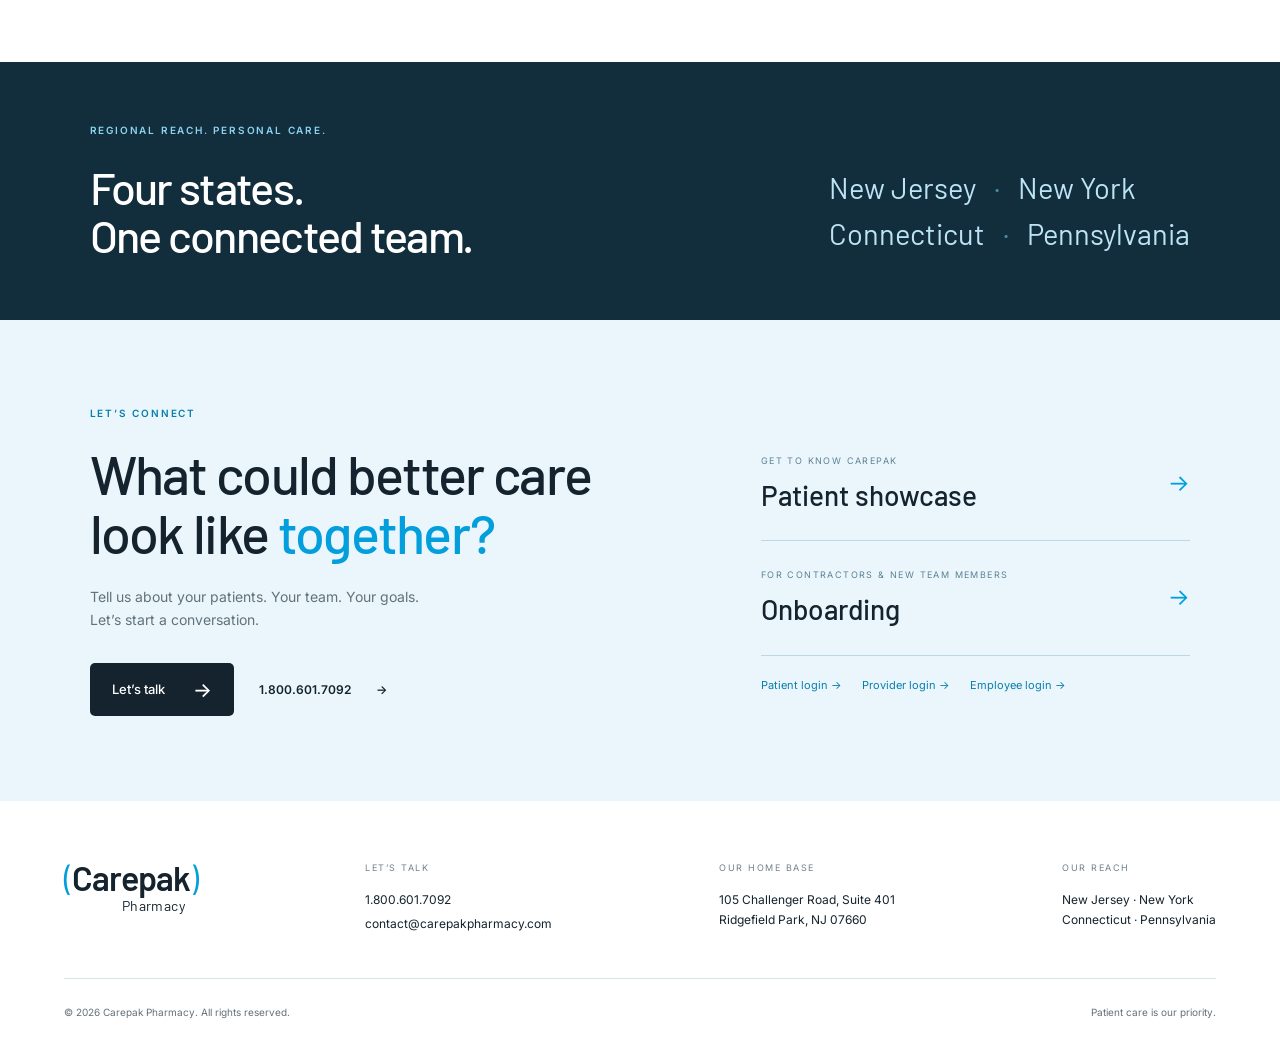
==== commit 87c367e4: "Mirror: patient portal login Co-Authored-By: Claude Opus 5.5 <noreply@anthropic.com> Claude-Session:" ====
--- a/index.html
+++ b/index.html
@@ -1,9 +1,9 @@
-<!doctype html><html lang="en"><head><meta charset="utf-8"><meta name="viewport" content="width=device-width,initial-scale=1"><meta name="robots" content="noindex"><link rel="canonical" href="https://carepakpharmacy.com/"><title>Carepak Pharmacy | Care, connected.</title><meta name="description" content="Coordinated pharmacy care for patients and care teams across New Jersey, New York, Connecticut and Pennsylvania."><link rel="preconnect" href="https://fonts.googleapis.com"><link href="https://fonts.googleapis.com/css2?family=Barlow:wght@400;500;600;700&family=Inter:wght@400;500;600;700&display=swap" rel="stylesheet"><link rel="stylesheet" href="style.css?v=5"></head><body>
+<!doctype html><html lang="en"><head><meta charset="utf-8"><meta name="viewport" content="width=device-width,initial-scale=1"><meta name="robots" content="noindex"><link rel="canonical" href="https://carepakpharmacy.com/"><title>Carepak Pharmacy | Care, connected.</title><meta name="description" content="Coordinated pharmacy care for patients and care teams across New Jersey, New York, Connecticut and Pennsylvania."><link rel="preconnect" href="https://fonts.googleapis.com"><link href="https://fonts.googleapis.com/css2?family=Barlow:wght@400;500;600;700&family=Inter:wght@400;500;600;700&display=swap" rel="stylesheet"><link rel="stylesheet" href="style.css?v=7"></head><body>
 <div class="territory"><span>REGIONAL REACH. PERSONAL CARE.</span><span>Serving NJ · NY · CT · PA <i></i> <a href="tel:18006017092">1.800.601.7092</a></span></div>
-<header><a class="logo" href="#" aria-label="Carepak Pharmacy home"><span><b>(</b>Carepak<b>)</b></span><small>Pharmacy</small></a><nav aria-label="Main navigation"><a href="https://start.carepakpharmacy.com/letsconnect/">Patient showcase</a><a href="#connect-section">Let’s connect</a><button class="nav-portal" data-portal="provider">Provider portal</button><button class="nav-portal" data-portal="employee">Employee portal</button></nav><a class="btn dark" href="#connect-section">Let’s connect <span>→</span></a><button class="mobile-menu" aria-label="Open navigation" aria-expanded="false">☰</button></header>
+<header><a class="logo" href="#" aria-label="Carepak Pharmacy home"><span><b>(</b>Carepak<b>)</b></span><small>Pharmacy</small></a><nav aria-label="Main navigation"><a href="https://start.carepakpharmacy.com/letsconnect/">Patient showcase</a><a href="#connect-section">Let’s connect</a><button class="nav-portal" data-portal="patient">Patient portal</button><button class="nav-portal" data-portal="provider">Provider portal</button><button class="nav-portal" data-portal="employee">Employee portal</button></nav><a class="btn dark" href="#connect-section">Let’s connect <span>→</span></a><button class="mobile-menu" aria-label="Open navigation" aria-expanded="false">☰</button></header>
 <main><section class="hero"><div class="hero-copy"><p class="eyebrow"><span class="dot"></span> ONE GOAL. CONNECTED CARE.</p><h1>Pharmacy,<br>built around<br><em>your care.</em></h1><p class="hero-lead">Your patients. Your goals. Our support.</p><p class="sub">Your connected pharmacy. Bringing patients, caregivers, and care teams together around one goal: the care each patient needs.</p><div class="actions"><a class="btn blue" href="#connect-section">Let’s connect <span>→</span></a><a class="text-link" href="https://start.carepakpharmacy.com/letsconnect/">See care in action <span>→</span></a></div></div><div class="hero-art care-orbit-art"><div class="orbit-topline"><span class="orbit-kicker">THE CAREPAK CONNECTION</span><span class="orbit-mini-mark">(c)</span></div><div class="orbit-scene" role="img" aria-label="The patient at the center, connected to their care team, patient coordinator, family and caregivers, and Carepak Pharmacy"><div class="orbit-halo"></div><div class="orbit-track outer-track"></div><div class="orbit-track inner-track"></div><span class="orbit-spark spark-one"></span><span class="orbit-spark spark-two"></span><div class="patient-core"><div class="patient-icon"><svg viewBox="0 0 24 24" fill="none" stroke="currentColor" stroke-width="1.5" stroke-linecap="round" stroke-linejoin="round" aria-hidden="true"><circle cx="12" cy="8" r="3.5"/><path d="M5 21v-3a7 7 0 0 1 14 0v3"/></svg></div><span>The patient</span><small>At the heart of it all.</small></div><div class="orbit-label label-team"><span class="orbit-icon"><svg viewBox="0 0 24 24" fill="none" stroke="currentColor" stroke-width="1.5" stroke-linecap="round" stroke-linejoin="round" aria-hidden="true"><circle cx="9" cy="8" r="3"/><path d="M3 20v-3a6 6 0 0 1 12 0v3M16 5a3 3 0 0 1 0 6m2 3a5 5 0 0 1 3 4v2"/></svg></span><div><small>ALIGNED</small><strong>Your care team</strong></div></div><div class="orbit-label label-coordinator"><span class="orbit-icon"><svg viewBox="0 0 24 24" fill="none" stroke="currentColor" stroke-width="1.5" stroke-linecap="round" stroke-linejoin="round" aria-hidden="true"><path d="M4 13v-2a8 8 0 0 1 16 0v2M20 17v1a3 3 0 0 1-3 3h-3"/><rect x="2" y="11" width="4" height="7" rx="2"/><rect x="18" y="11" width="4" height="7" rx="2"/></svg></span><div><small>BY YOUR SIDE</small><strong>Patient coordinator</strong></div></div><div class="orbit-label label-family"><span class="orbit-icon"><svg viewBox="0 0 24 24" fill="none" stroke="currentColor" stroke-width="1.5" stroke-linecap="round" stroke-linejoin="round" aria-hidden="true"><path d="M12 20S3 14 3 8a5 5 0 0 1 9-3 5 5 0 0 1 9 3c0 6-9 12-9 12Z"/></svg></span><div><small>IN THE LOOP</small><strong>Family & caregivers</strong></div></div><div class="orbit-label label-pharmacy"><span class="orbit-icon"><svg viewBox="0 0 24 24" fill="none" stroke="currentColor" stroke-width="1.5" stroke-linecap="round" stroke-linejoin="round" aria-hidden="true"><rect x="5" y="3" width="14" height="18" rx="3"/><path d="M9 12h6m-3-3v6"/></svg></span><div><small>CONNECTED</small><strong>Carepak Pharmacy</strong></div></div></div><div class="orbit-footline"><p>Every detail.<br><em>One shared goal.</em></p><span>One patient.<br>One connected team.</span></div></div></section>
 <section class="teaser" id="showcase"><div class="teaser-heading"><p class="eyebrow">A GLIMPSE OF WHAT’S POSSIBLE</p><h2>Less complexity.<br><em>More care.</em></h2><p>Discharge medications. A patient coordinator.<br>A direct contact. Updates along the way.</p><a class="text-link" href="https://start.carepakpharmacy.com/letsconnect/">Explore the Carepak service showcase <span>→</span></a></div><div class="care-chat" aria-label="Illustrative care coordination chat"><div class="chat-brand"><strong>Care, connected.</strong><small>Illustrative preview · Fictional patient</small></div><div class="chat-scenarios" role="tablist" aria-label="Care coordination examples"><button role="tab" aria-selected="true" id="scenario-0" aria-controls="chat-demo" data-scenario="0">Discharge</button><button role="tab" aria-selected="false" id="scenario-1" aria-controls="chat-demo" data-scenario="1">Refills</button><button role="tab" aria-selected="false" id="scenario-2" aria-controls="chat-demo" data-scenario="2">Access to care</button></div><div class="chat-patient">EP <span>Evelyn Parker<small>Connected with her Carepak coordinator</small></span><span class="chat-dot"></span></div><div id="chat-demo" role="tabpanel" aria-labelledby="scenario-0"><div class="chat-stream" aria-live="polite" aria-atomic="false"></div><div class="chat-typing" aria-hidden="true">Carepak is typing <span>•••</span></div><div class="care-status" role="status">Request received</div></div><div class="chat-controls"><span>See each step come together.</span><button type="button" id="replay-chat">Replay ↻</button></div></div><div class="teaser-principles"><span><small>01</small> One shared goal</span><span><small>02</small> One connected team</span><span><small>03</small> Clear next steps</span></div></section>
 <section class="regional"><p class="eyebrow">REGIONAL REACH. PERSONAL CARE.</p><div><h2>Four states.<br>One connected team.</h2><p>New Jersey <span>·</span> New York<br>Connecticut <span>·</span> Pennsylvania</p></div></section>
-<section class="connect-section" id="connect-section"><div><p class="eyebrow">LET’S CONNECT</p><h2>What could better care <br>look like <em>together?</em></h2><p>Tell us about your patients. Your team. Your goals.<br>Let’s start a conversation.</p><div class="actions"><a class="btn dark" href="https://start.carepakpharmacy.com/letsconnect/">Let’s talk <span>→</span></a><a class="text-link" href="tel:18006017092">1.800.601.7092 <span>→</span></a></div></div><div class="next-steps"><a href="https://start.carepakpharmacy.com/letsconnect/"><span><small>GET TO KNOW CAREPAK</small><strong>Patient showcase</strong></span><b>→</b></a><a href="https://carepak-onboarding.onrender.com/contractor"><span><small>FOR CONTRACTORS &amp; NEW TEAM MEMBERS</small><strong>Onboarding</strong></span><b>→</b></a><div class="portal-shortcuts"><button data-portal="provider">Provider login →</button><button data-portal="employee">Employee login →</button></div></div></section></main>
+<section class="connect-section" id="connect-section"><div><p class="eyebrow">LET’S CONNECT</p><h2>What could better care <br>look like <em>together?</em></h2><p>Tell us about your patients. Your team. Your goals.<br>Let’s start a conversation.</p><div class="actions"><a class="btn dark" href="https://start.carepakpharmacy.com/letsconnect/">Let’s talk <span>→</span></a><a class="text-link" href="tel:18006017092">1.800.601.7092 <span>→</span></a></div></div><div class="next-steps"><a href="https://start.carepakpharmacy.com/letsconnect/"><span><small>GET TO KNOW CAREPAK</small><strong>Patient showcase</strong></span><b>→</b></a><a href="https://carepak-onboarding.onrender.com/contractor"><span><small>FOR CONTRACTORS &amp; NEW TEAM MEMBERS</small><strong>Onboarding</strong></span><b>→</b></a><div class="portal-shortcuts"><button data-portal="patient">Patient login →</button><button data-portal="provider">Provider login →</button><button data-portal="employee">Employee login →</button></div></div></section></main>
 <footer><div class="footer-main"><a class="logo" href="#"><span><b>(</b>Carepak<b>)</b></span><small>Pharmacy</small></a><div><span class="foot-label">LET’S TALK</span><a href="tel:18006017092">1.800.601.7092</a><a href="mailto:contact@carepakpharmacy.com">contact@carepakpharmacy.com</a></div><div><span class="foot-label">OUR HOME BASE</span><p>105 Challenger Road, Suite 401<br>Ridgefield Park, NJ 07660</p></div><div><span class="foot-label">OUR REACH</span><p>New Jersey · New York<br>Connecticut · Pennsylvania</p></div></div><div class="footer-bottom"><span>© 2026 Carepak Pharmacy. All rights reserved.</span><span>Patient care is our priority.</span></div></footer>
-<dialog id="portal-dialog" aria-labelledby="portal-title"><button class="close" id="portal-close" aria-label="Close portal">×</button><p class="eyebrow">CAREPAK PORTAL</p><h2 id="portal-title">Provider login</h2><div id="portal-body"></div></dialog><script src="app.js?v=3"></script></body></html>
+<dialog id="portal-dialog" aria-labelledby="portal-title"><button class="close" id="portal-close" aria-label="Close portal">×</button><p class="eyebrow">CAREPAK PORTAL</p><h2 id="portal-title">Provider login</h2><div id="portal-body"></div></dialog><script src="app.js?v=5"></script></body></html>
--- a/style.css
+++ b/style.css
@@ -51,3 +51,8 @@
 @keyframes chat-dots{50%{opacity:.3}}
 @media(max-width:700px){.chat-msg{max-width:95%}.chat-msg div{font-size:12px}}
 @media(prefers-reduced-motion:reduce){.chat-msg,.chat-typing.on span{animation:none}}
+/* Portal: email field above access code */
+.portal-form .portal-email{text-transform:none;letter-spacing:normal;margin-bottom:14px}
+/* Patient portal: date field and three login shortcuts */
+.portal-form .portal-dob{text-transform:none;letter-spacing:normal;margin-bottom:14px}
+.portal-shortcuts{flex-wrap:wrap}
